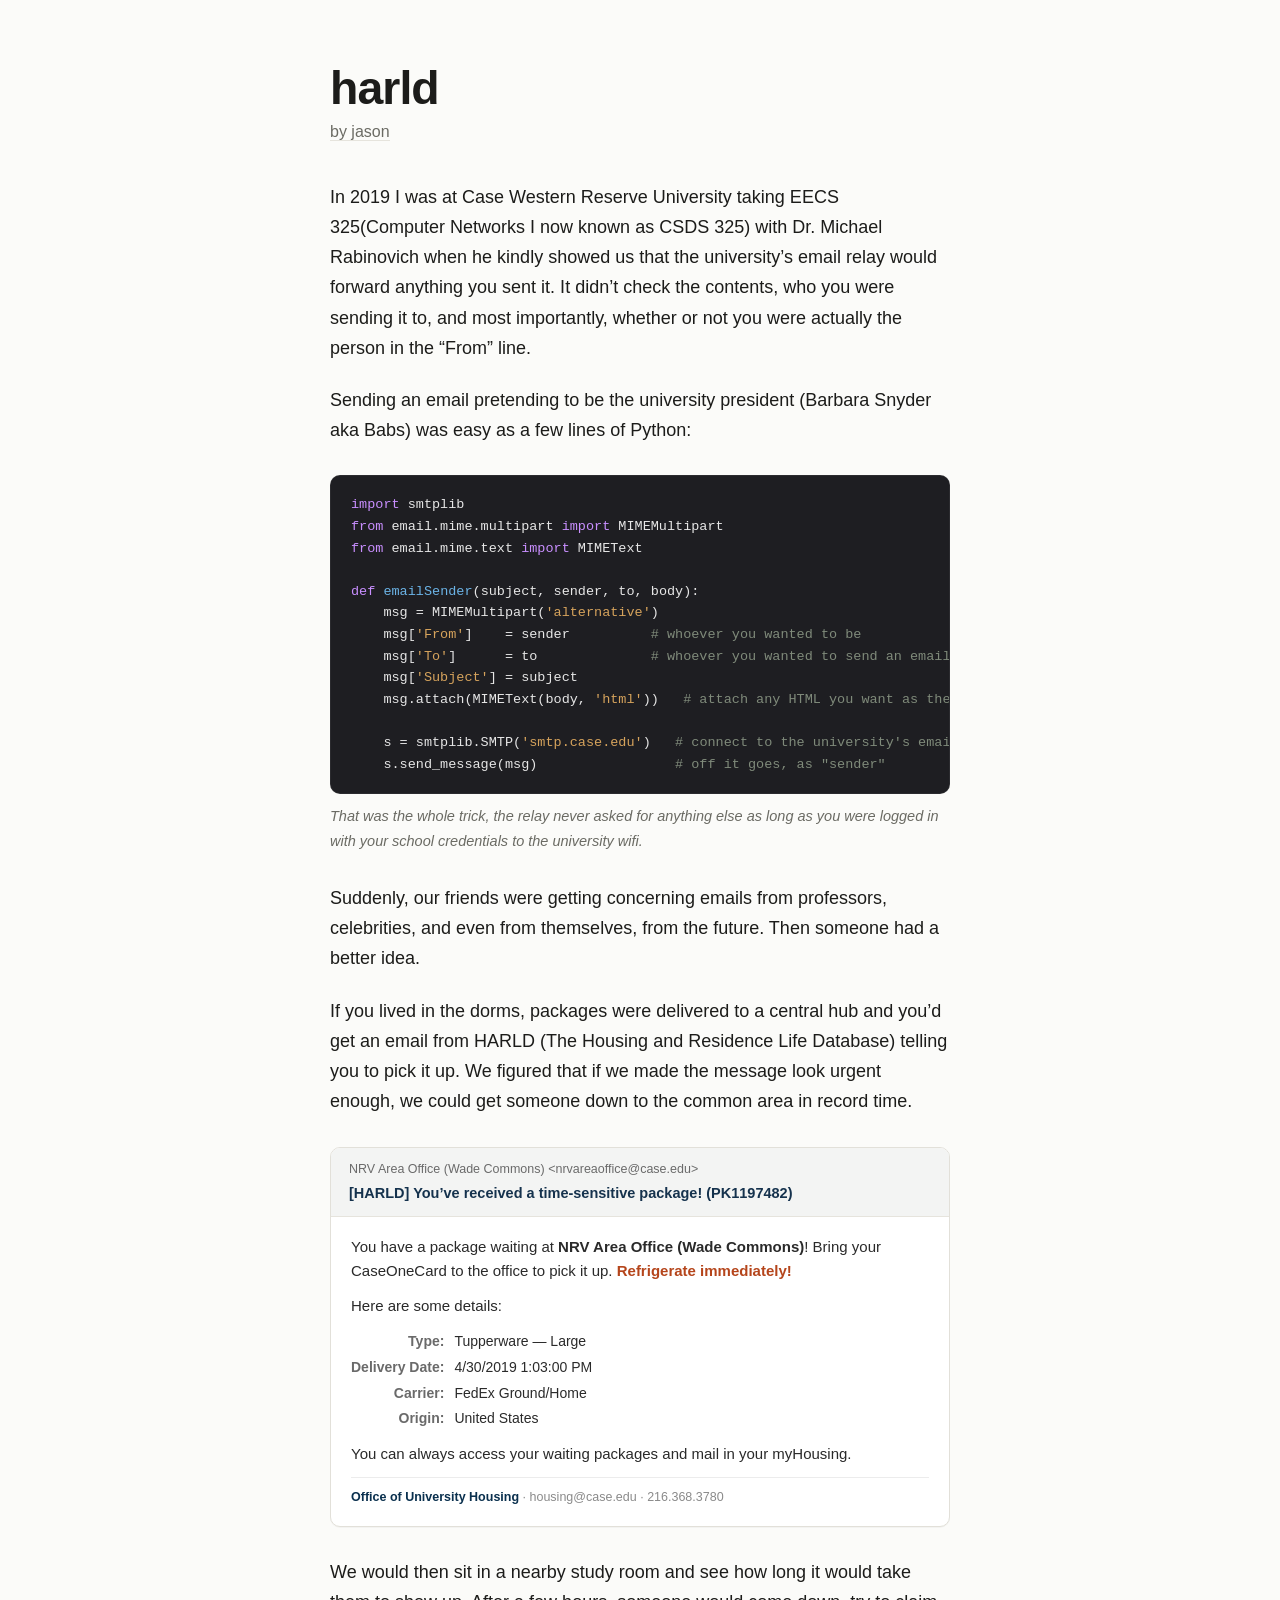
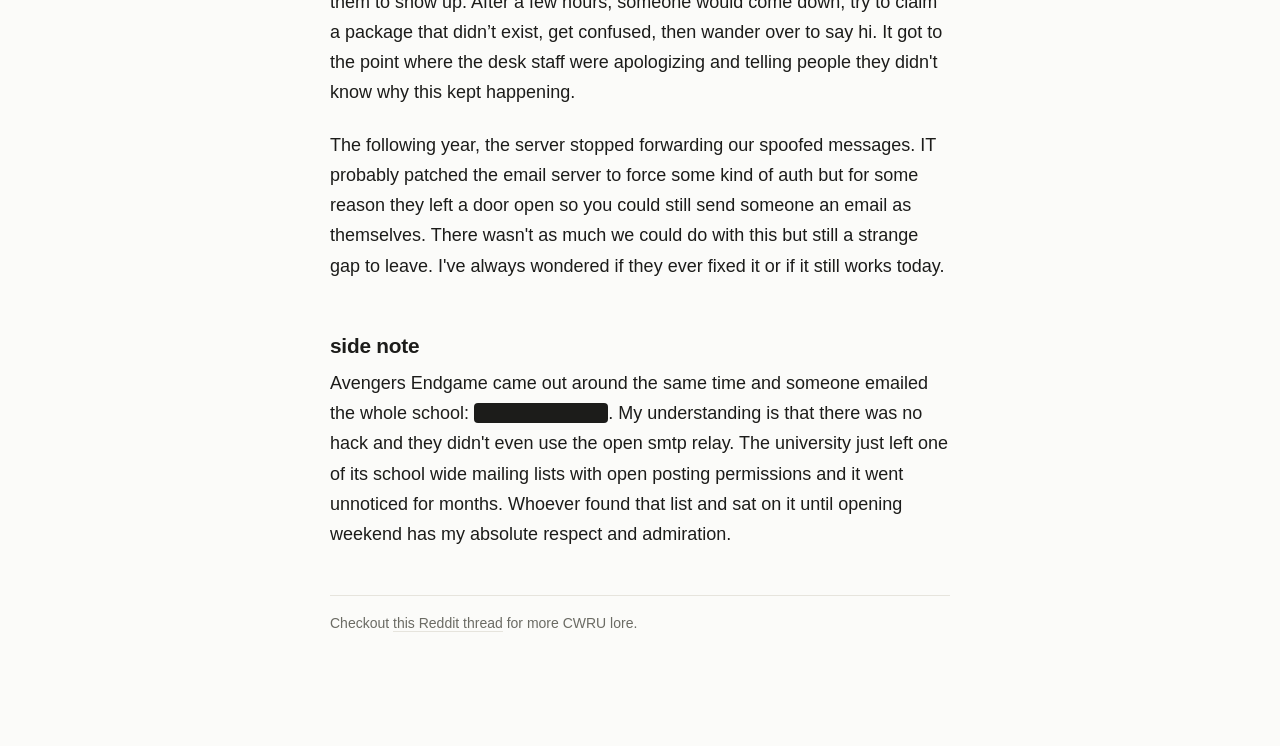
==== harld/index.html @ 7cf647a7 "Update index.html" ====
<!doctype html>
<html lang="en">
<head>
<meta charset="utf-8">
<meta name="viewport" content="width=device-width, initial-scale=1">
<title>harld</title>
<meta name="description" content="The time we found out we could email anyone at school as anyone.">
<style>
  :root{
    --bg:#fbfbf9;
    --fg:#1c1c1a;
    --muted:#6b6b64;
    --rule:#e6e4dd;
    --link:#b5451b;
    --link-hover:#8f3413;
    --card:#f3f1ea;
    --mono: ui-monospace, SFMono-Regular, Menlo, Consolas, monospace;
    --sans: ui-sans-serif, -apple-system, BlinkMacSystemFont, "Segoe UI", Helvetica, Arial, sans-serif;
  }
  @media (prefers-color-scheme: dark){
    :root:not([data-theme="light"]){
      --bg:#17171a; --fg:#e9e8e3; --muted:#9a998f; --rule:#2c2c30;
      --link:#ff7a4d; --link-hover:#ff9670; --card:#202024;
    }
  }
  :root[data-theme="dark"]{
    --bg:#17171a; --fg:#e9e8e3; --muted:#9a998f; --rule:#2c2c30;
    --link:#ff7a4d; --link-hover:#ff9670; --card:#202024;
  }
  *{box-sizing:border-box;}
  html,body{margin:0;padding:0;}
  body{
    background:var(--bg); color:var(--fg);
    font-family:var(--sans); font-size:18px; line-height:1.68;
    -webkit-font-smoothing:antialiased;
  }
  .wrap{max-width:660px; margin:0 auto; padding:64px 20px 88px;}
  h1{
    font-size:clamp(2.1rem, 7vw, 2.9rem); line-height:1.05;
    letter-spacing:-0.02em; margin:0 0 6px; font-weight:800;
  }
  .byline{margin:0 0 36px; font-size:16px; color:var(--muted);}
  .byline a{
    color:var(--muted); text-decoration:none;
    border-bottom:1px solid var(--rule); cursor:pointer;
  }
  .byline a:hover{color:var(--link); border-bottom-color:var(--link);}
  h2{font-size:1.3rem; letter-spacing:-0.01em; margin:48px 0 4px; font-weight:700;}
  p{margin:0 0 22px;}
  a{color:var(--link); text-decoration:none; cursor:pointer;
    border-bottom:1px solid color-mix(in srgb, var(--link) 35%, transparent);}
  a:hover{color:var(--link-hover); border-bottom-color:var(--link-hover);}

  /* code figure */
  figure{margin:30px 0;}
  pre.code{
    background:#1e1e22; color:#e6e6e6; font-family:var(--mono);
    font-size:13.5px; line-height:1.6; margin:0; padding:18px 20px;
    border-radius:10px; overflow-x:auto;
    border:1px solid rgba(255,255,255,0.06);
  }
  pre.code .c{color:#7f8a7a;}      /* comment */
  pre.code .s{color:#d6a35c;}      /* string  */
  pre.code .k{color:#c98fff;}      /* keyword */
  pre.code .f{color:#6bb3e6;}      /* name    */
  figcaption{color:var(--muted); font-size:14.5px; margin-top:10px; font-style:italic;}

  /* rendered email mock */
  .email{
    background:#ffffff; color:#2a2a2a; border:1px solid #e2e0d9;
    border-radius:10px; padding:0; overflow:hidden; font-size:15px; line-height:1.55;
    box-shadow:0 1px 0 rgba(0,0,0,0.03);
  }
  .email .ehead{background:#f3f4f3; padding:12px 18px; border-bottom:1px solid #e6e4dd;}
  .email .efrom{font-size:12.5px; color:#6a6a6a;}
  .email .esubj{font-size:14.5px; font-weight:700; color:#15324d; margin-top:3px;}
  .email .ebody{padding:18px 20px;}
  .email p{margin:0 0 12px; color:#2a2a2a;}
  .email table{border-collapse:collapse; margin:4px 0 10px; font-size:14px;}
  .email th{text-align:right; color:#6a6a6a; font-weight:600; padding:2px 10px 2px 0; white-space:nowrap; vertical-align:top;}
  .email td{padding:2px 0;}
  .email .efoot{border-top:1px solid #ececec; margin-top:6px; padding-top:10px; font-size:12.5px; color:#8a8a8a;}
  .email .efoot b{color:#0a304e; font-weight:600;}
  .email .tag{color:#b5451b; font-weight:600;}

  /* spoiler (click to toggle) */
  .spoiler{
    cursor:pointer; background:var(--fg); color:transparent;
    border-radius:4px; padding:0 4px; white-space:nowrap;
    -webkit-user-select:none; user-select:none;
    transition:background .15s ease, color .15s ease;
  }
  .spoiler:hover{opacity:.88;}
  .spoiler.revealed{background:color-mix(in srgb, var(--link) 16%, transparent); color:var(--fg);}

  .footnote{
    margin-top:46px; padding-top:16px; border-top:1px solid var(--rule);
    font-size:14px; color:var(--muted);
  }
  .footnote a{color:var(--muted); border-bottom-color:var(--rule);}
  .footnote a:hover{color:var(--link); border-bottom-color:var(--link);}
</style>
</head>
<body>
<article class="wrap">

  <h1>harld</h1>
  <p class="byline"><a href="https://jasonwdon.github.io/">by jason</a></p>

  <p>In 2019 I was at Case Western Reserve University taking EECS 325(Computer Networks I now known as CSDS 325) with Dr. Michael Rabinovich when he kindly showed us that the university&rsquo;s email relay would forward anything you sent it. It didn&rsquo;t check the contents, who you were sending it to, and most importantly, whether or not you were actually the person in the &ldquo;From&rdquo; line.</p>

  <p>Sending an email pretending to be the university president (Barbara Snyder aka Babs) was easy as a few lines of Python:</p>

  <figure>
    <pre class="code"><span class="k">import</span> smtplib
<span class="k">from</span> email.mime.multipart <span class="k">import</span> MIMEMultipart
<span class="k">from</span> email.mime.text <span class="k">import</span> MIMEText

<span class="k">def</span> <span class="f">emailSender</span>(subject, sender, to, body):
    msg = MIMEMultipart(<span class="s">'alternative'</span>)
    msg[<span class="s">'From'</span>]    = sender          <span class="c"># whoever you wanted to be</span>
    msg[<span class="s">'To'</span>]      = to              <span class="c"># whoever you wanted to send an email to</span>
    msg[<span class="s">'Subject'</span>] = subject
    msg.attach(MIMEText(body, <span class="s">'html'</span>))   <span class="c"># attach any HTML you want as the body</span>

    s = smtplib.SMTP(<span class="s">'smtp.case.edu'</span>)   <span class="c"># connect to the university's email server</span>
    s.send_message(msg)                 <span class="c"># off it goes, as "sender"</span></pre>
    <figcaption>That was the whole trick, the relay never asked for anything else as long as you were logged in with your school credentials to the university wifi.</figcaption>
  </figure>

  <p>Suddenly, our friends were getting concerning emails from professors, celebrities, and even from themselves, from the future. Then someone had a better idea.</p>

  <p>If you lived in the dorms, packages were delivered to a central hub and you&rsquo;d get an email from HARLD (The Housing and Residence Life Database) telling you to pick it up. We figured that if we made the message look urgent enough, we could get someone down to the common area in record time.</p>

  <figure>
    <div class="email">
      <div class="ehead">
        <div class="efrom">NRV Area Office (Wade Commons) &lt;nrvareaoffice@case.edu&gt;</div>
        <div class="esubj">[HARLD] You&rsquo;ve received a time-sensitive package! (PK1197482)</div>
      </div>
      <div class="ebody">
        <p>You have a package waiting at <b>NRV Area Office (Wade Commons)</b>! Bring your CaseOneCard to the office to pick it up. <span class="tag">Refrigerate immediately!</span></p>
        <p>Here are some details:</p>
        <table><tbody>
          <tr><th>Type:</th><td>Tupperware &mdash; Large</td></tr>
          <tr><th>Delivery Date:</th><td>4/30/2019 1:03:00 PM</td></tr>
          <tr><th>Carrier:</th><td>FedEx Ground/Home</td></tr>
          <tr><th>Origin:</th><td>United States</td></tr>
        </tbody></table>
        <p>You can always access your waiting packages and mail in your myHousing.</p>
        <div class="efoot"><b>Office of University Housing</b> &middot; housing@case.edu &middot; 216.368.3780</div>
      </div>
    </div>
  </figure>

  <p>We would then sit in a nearby study room and see how long it would take them to show up. After a few hours, someone would come down, try to claim a package that didn&rsquo;t exist, get confused, then wander over to say hi. It got to the point where the desk staff were apologizing and telling people they didn't know why this kept happening.</p>

  <p>The following year, the server stopped forwarding our spoofed messages. IT probably patched the email server to force some kind of auth but for some reason they left a door open so you could still send someone an email as themselves. There wasn't as much we could do with this but still a strange gap to leave. I've always wondered if they ever fixed it or if it still works today.</p>

  <h2>side note</h2>

  <p>Avengers Endgame came out around the same time and someone emailed the whole school: <span class="spoiler">Tony Stark Dies</span>. My understanding is that there was no hack and they didn't even use the open smtp relay. The university just left one of its school wide mailing lists with open posting permissions and it went unnoticed for months. Whoever found that list and sat on it until opening weekend has my absolute respect and admiration.</p>

  <p class="footnote">Checkout <a href="https://www.reddit.com/r/cwru/comments/1khqari/craziest_lore_youve_ever_heard_at_case/">this Reddit thread</a> for more CWRU lore.</p>

</article>

<script>
  document.querySelectorAll('.spoiler').forEach(function(el){
    el.setAttribute('role','button');
    el.setAttribute('tabindex','0');
    el.setAttribute('aria-label','spoiler, click to reveal');
    el.setAttribute('title','click to reveal');
    el.addEventListener('click', function(){ el.classList.toggle('revealed'); });
    el.addEventListener('keydown', function(e){
      if(e.key==='Enter' || e.key===' '){ e.preventDefault(); el.classList.toggle('revealed'); }
    });
  });
</script>
</body>
</html>
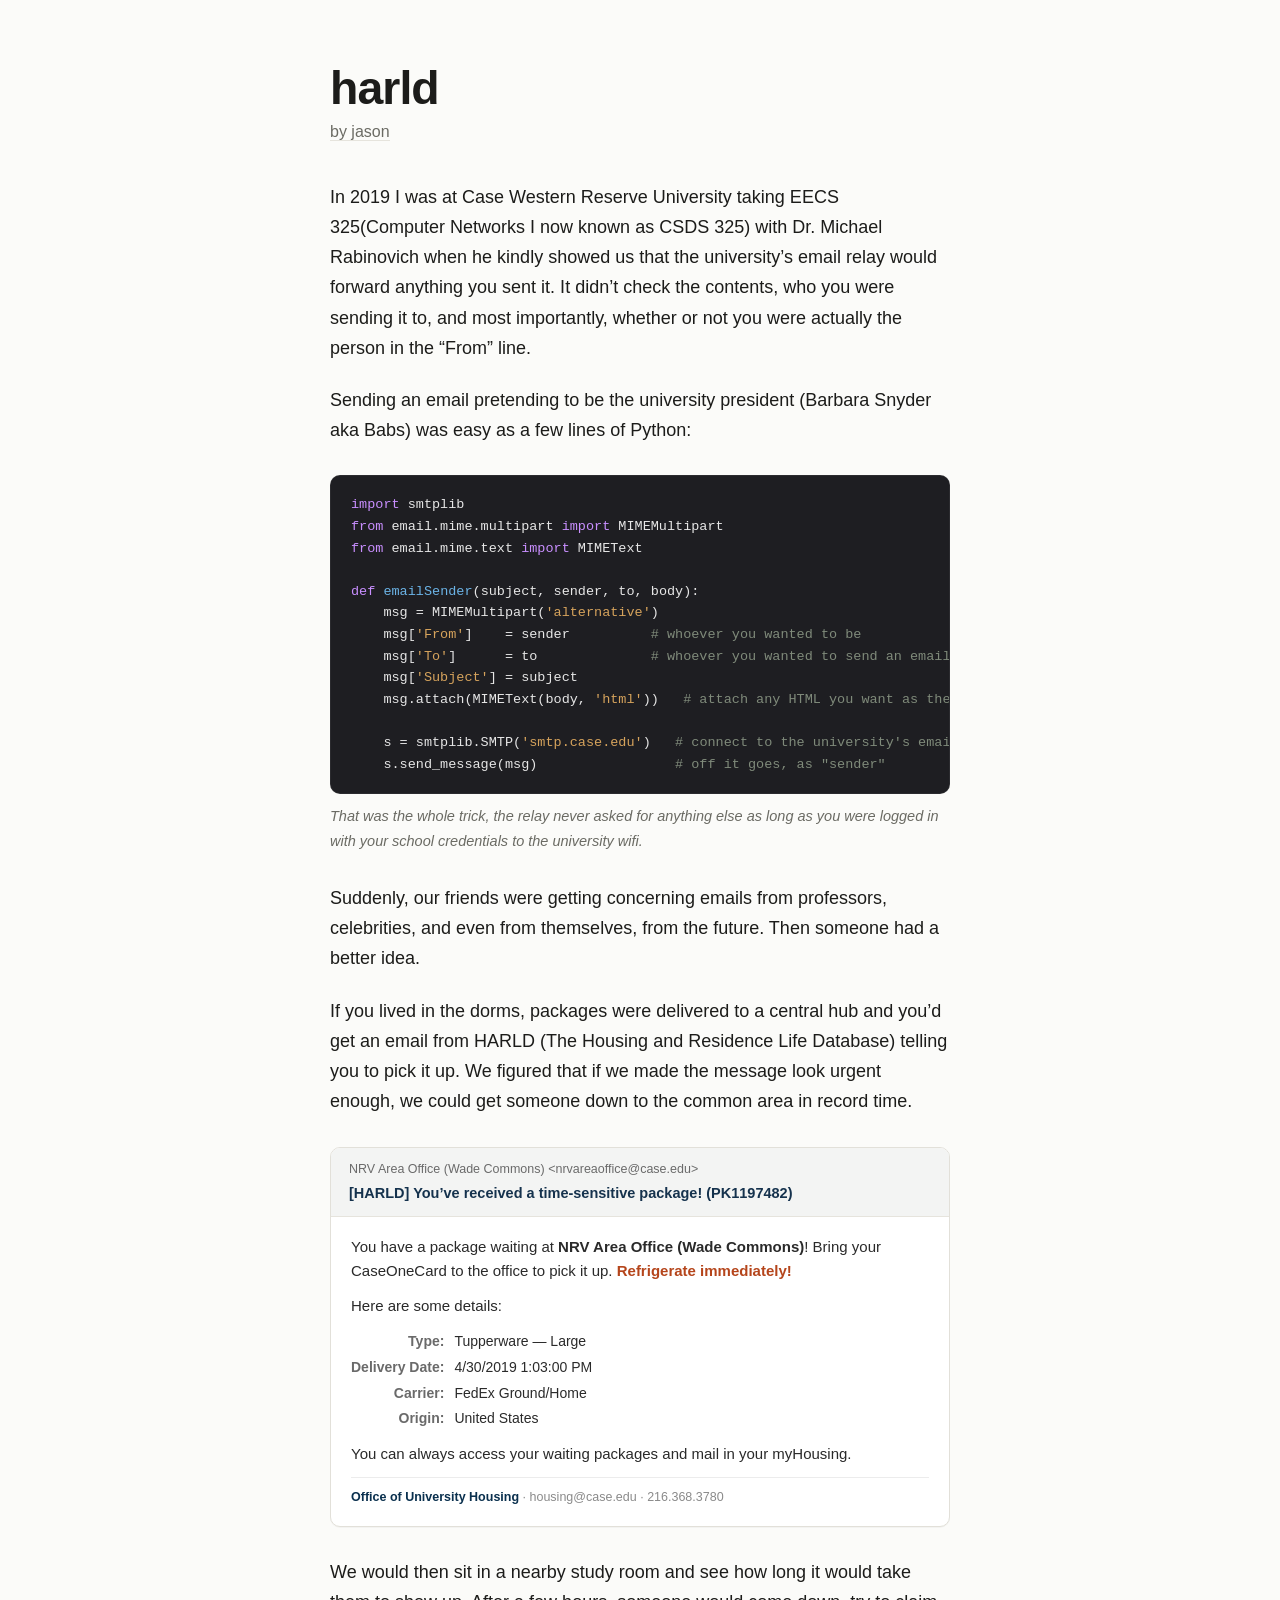
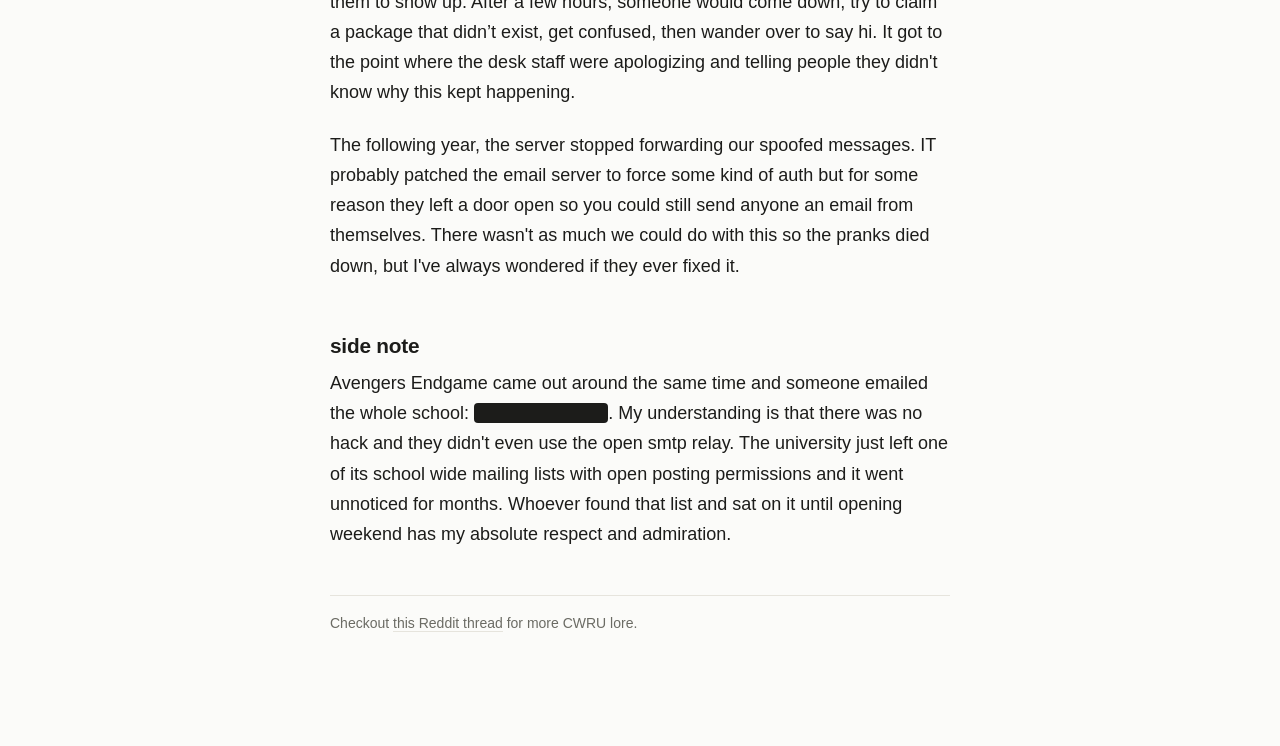
==== commit 4305ffc6: "Update index.html" ====
--- a/harld/index.html
+++ b/harld/index.html
@@ -155,7 +155,7 @@
 
   <p>We would then sit in a nearby study room and see how long it would take them to show up. After a few hours, someone would come down, try to claim a package that didn&rsquo;t exist, get confused, then wander over to say hi. It got to the point where the desk staff were apologizing and telling people they didn't know why this kept happening.</p>
 
-  <p>The following year, the server stopped forwarding our spoofed messages. IT probably patched the email server to force some kind of auth but for some reason they left a door open so you could still send someone an email as themselves. There wasn't as much we could do with this but still a strange gap to leave. I've always wondered if they ever fixed it or if it still works today.</p>
+  <p>The following year, the server stopped forwarding our spoofed messages. IT probably patched the email server to force some kind of auth but for some reason they left a door open so you could still send anyone an email from themselves. There wasn't as much we could do with this so the pranks died down, but I've always wondered if they ever fixed it.</p>
 
   <h2>side note</h2>
 
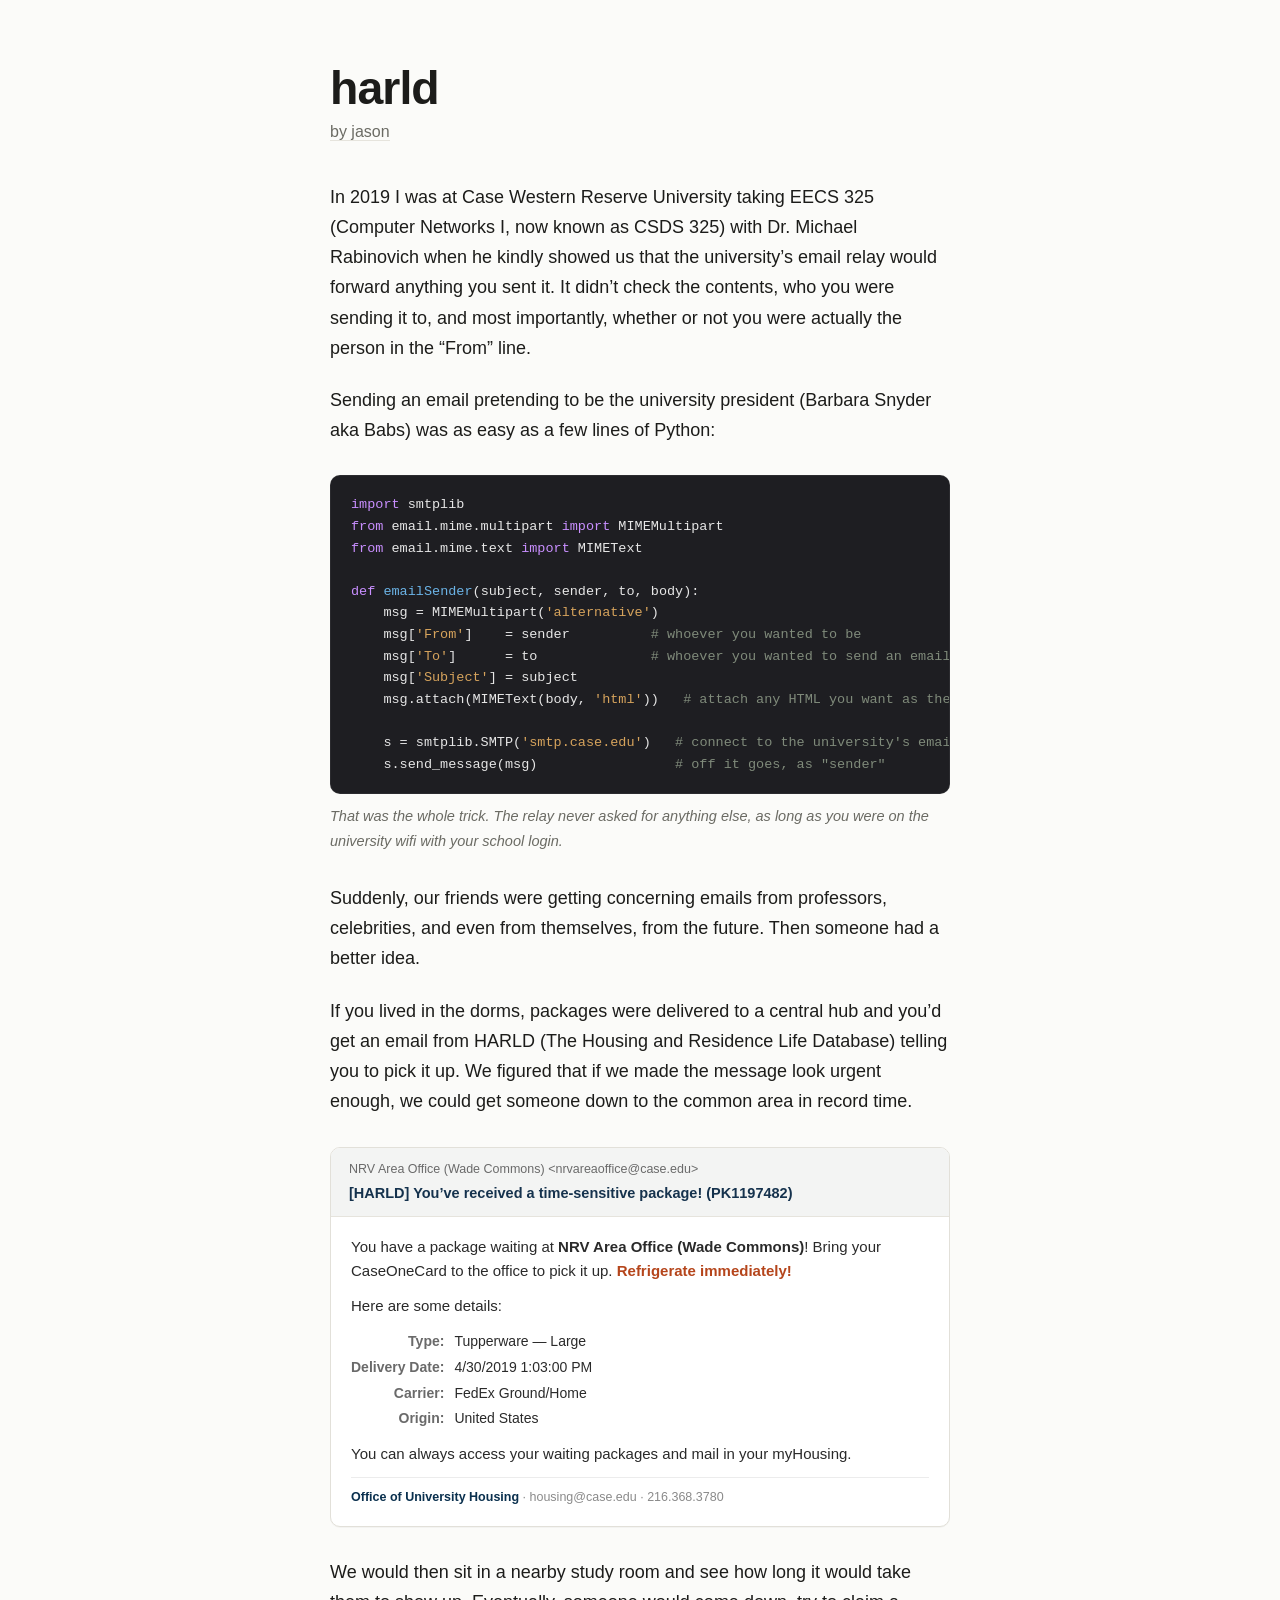
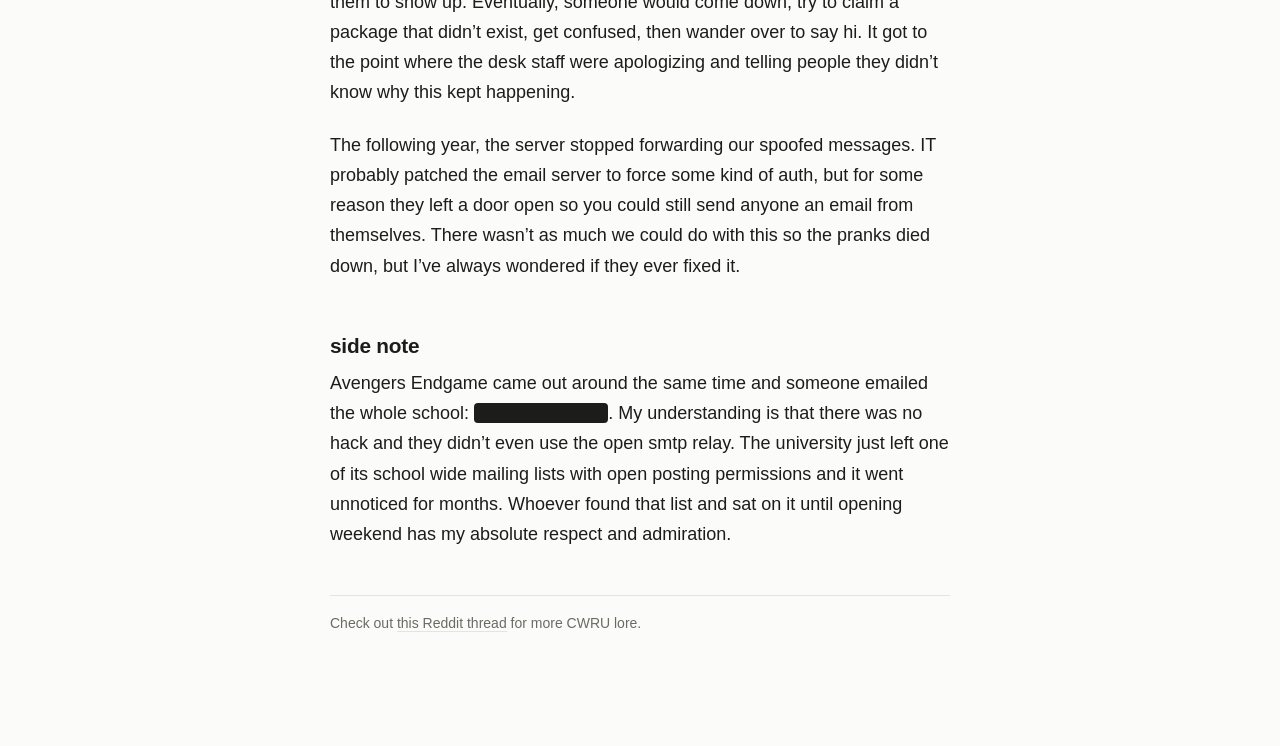
==== commit c4d521f8: "Proofreading fixes for harld post Co-Authored-By: Claude Opus 5.5 <noreply@anthropic.com>" ====
--- a/harld/index.html
+++ b/harld/index.html
@@ -107,9 +107,9 @@
   <h1>harld</h1>
   <p class="byline"><a href="https://jasonwdon.github.io/">by jason</a></p>
 
-  <p>In 2019 I was at Case Western Reserve University taking EECS 325(Computer Networks I now known as CSDS 325) with Dr. Michael Rabinovich when he kindly showed us that the university&rsquo;s email relay would forward anything you sent it. It didn&rsquo;t check the contents, who you were sending it to, and most importantly, whether or not you were actually the person in the &ldquo;From&rdquo; line.</p>
+  <p>In 2019 I was at Case Western Reserve University taking EECS 325 (Computer Networks I, now known as CSDS 325) with Dr. Michael Rabinovich when he kindly showed us that the university&rsquo;s email relay would forward anything you sent it. It didn&rsquo;t check the contents, who you were sending it to, and most importantly, whether or not you were actually the person in the &ldquo;From&rdquo; line.</p>
 
-  <p>Sending an email pretending to be the university president (Barbara Snyder aka Babs) was easy as a few lines of Python:</p>
+  <p>Sending an email pretending to be the university president (Barbara Snyder aka Babs) was as easy as a few lines of Python:</p>
 
   <figure>
     <pre class="code"><span class="k">import</span> smtplib
@@ -125,7 +125,7 @@
 
     s = smtplib.SMTP(<span class="s">'smtp.case.edu'</span>)   <span class="c"># connect to the university's email server</span>
     s.send_message(msg)                 <span class="c"># off it goes, as "sender"</span></pre>
-    <figcaption>That was the whole trick, the relay never asked for anything else as long as you were logged in with your school credentials to the university wifi.</figcaption>
+    <figcaption>That was the whole trick. The relay never asked for anything else, as long as you were on the university wifi with your school login.</figcaption>
   </figure>
 
   <p>Suddenly, our friends were getting concerning emails from professors, celebrities, and even from themselves, from the future. Then someone had a better idea.</p>
@@ -153,15 +153,15 @@
     </div>
   </figure>
 
-  <p>We would then sit in a nearby study room and see how long it would take them to show up. After a few hours, someone would come down, try to claim a package that didn&rsquo;t exist, get confused, then wander over to say hi. It got to the point where the desk staff were apologizing and telling people they didn't know why this kept happening.</p>
+  <p>We would then sit in a nearby study room and see how long it would take them to show up. Eventually, someone would come down, try to claim a package that didn&rsquo;t exist, get confused, then wander over to say hi. It got to the point where the desk staff were apologizing and telling people they didn&rsquo;t know why this kept happening.</p>
 
-  <p>The following year, the server stopped forwarding our spoofed messages. IT probably patched the email server to force some kind of auth but for some reason they left a door open so you could still send anyone an email from themselves. There wasn't as much we could do with this so the pranks died down, but I've always wondered if they ever fixed it.</p>
+  <p>The following year, the server stopped forwarding our spoofed messages. IT probably patched the email server to force some kind of auth, but for some reason they left a door open so you could still send anyone an email from themselves. There wasn&rsquo;t as much we could do with this so the pranks died down, but I&rsquo;ve always wondered if they ever fixed it.</p>
 
   <h2>side note</h2>
 
-  <p>Avengers Endgame came out around the same time and someone emailed the whole school: <span class="spoiler">Tony Stark Dies</span>. My understanding is that there was no hack and they didn't even use the open smtp relay. The university just left one of its school wide mailing lists with open posting permissions and it went unnoticed for months. Whoever found that list and sat on it until opening weekend has my absolute respect and admiration.</p>
+  <p>Avengers Endgame came out around the same time and someone emailed the whole school: <span class="spoiler">Tony Stark Dies</span>. My understanding is that there was no hack and they didn&rsquo;t even use the open smtp relay. The university just left one of its school wide mailing lists with open posting permissions and it went unnoticed for months. Whoever found that list and sat on it until opening weekend has my absolute respect and admiration.</p>
 
-  <p class="footnote">Checkout <a href="https://www.reddit.com/r/cwru/comments/1khqari/craziest_lore_youve_ever_heard_at_case/">this Reddit thread</a> for more CWRU lore.</p>
+  <p class="footnote">Check out <a href="https://www.reddit.com/r/cwru/comments/1khqari/craziest_lore_youve_ever_heard_at_case/">this Reddit thread</a> for more CWRU lore.</p>
 
 </article>
 
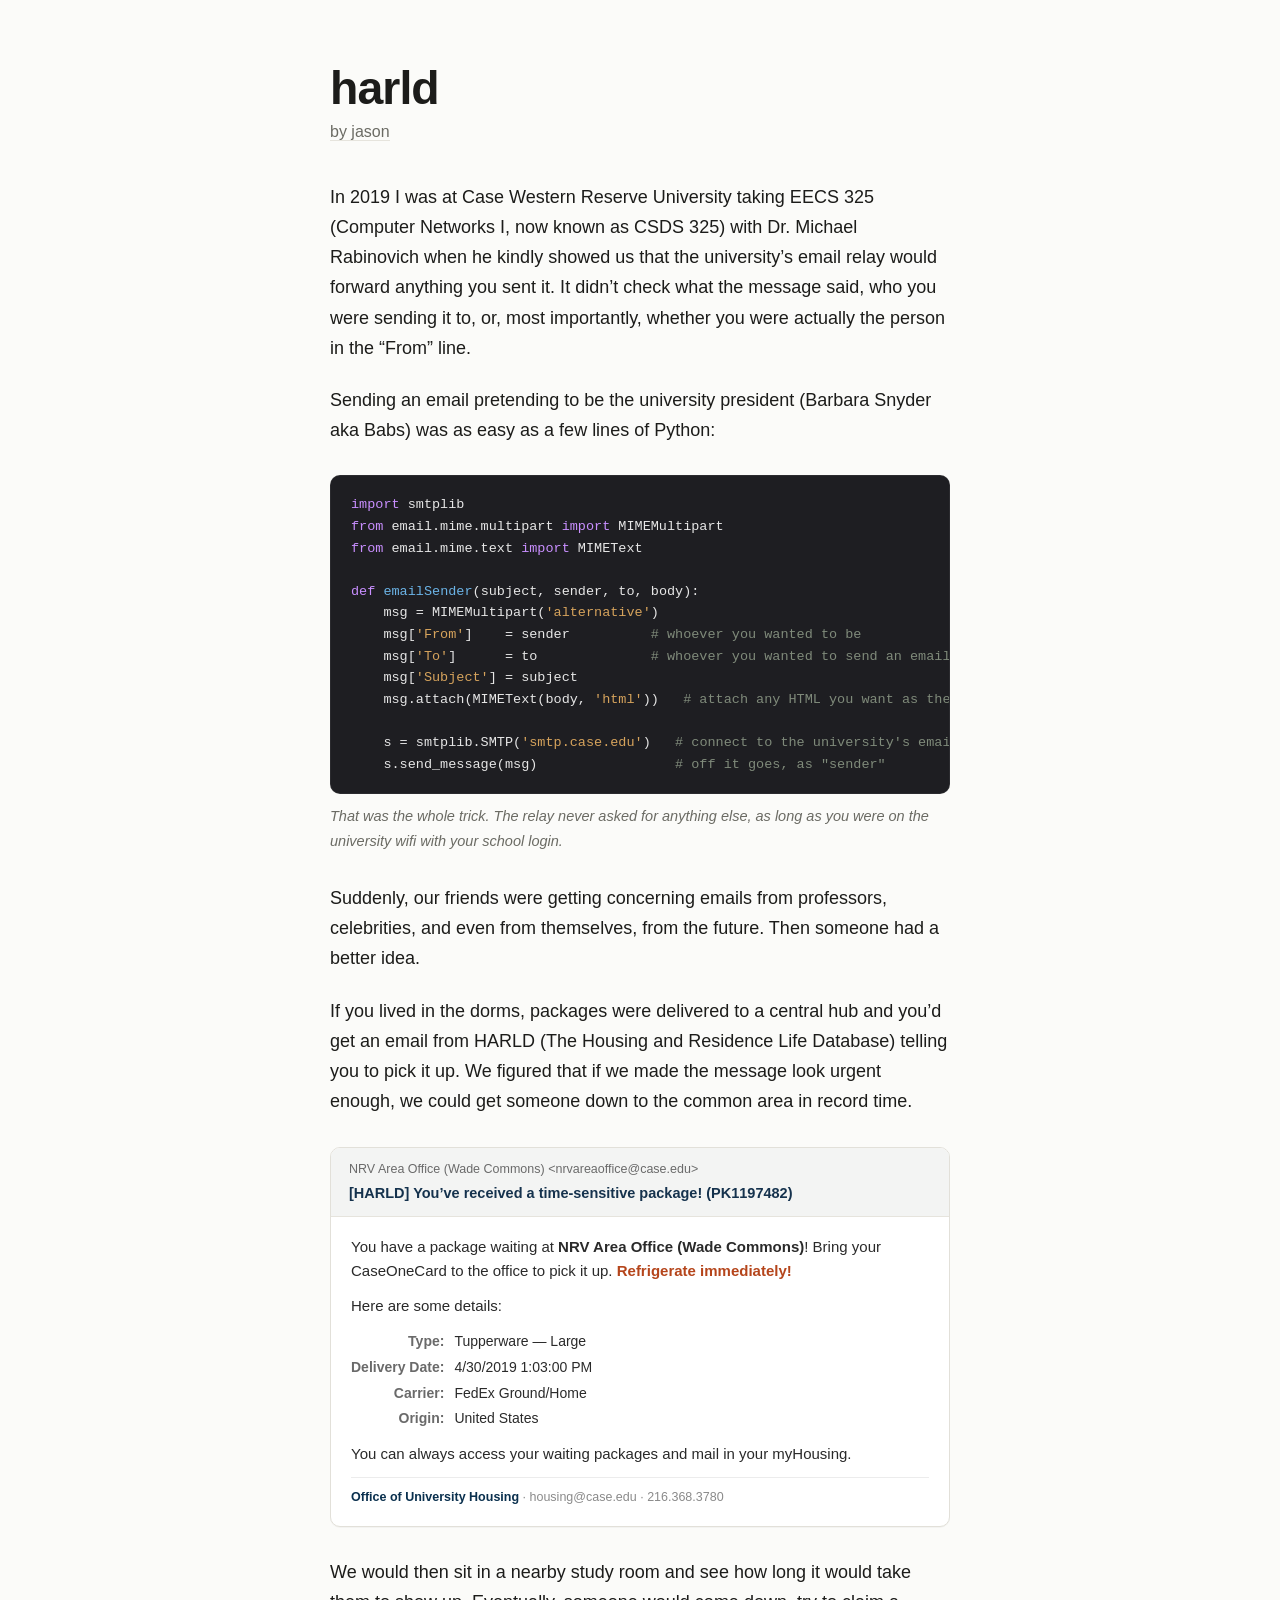
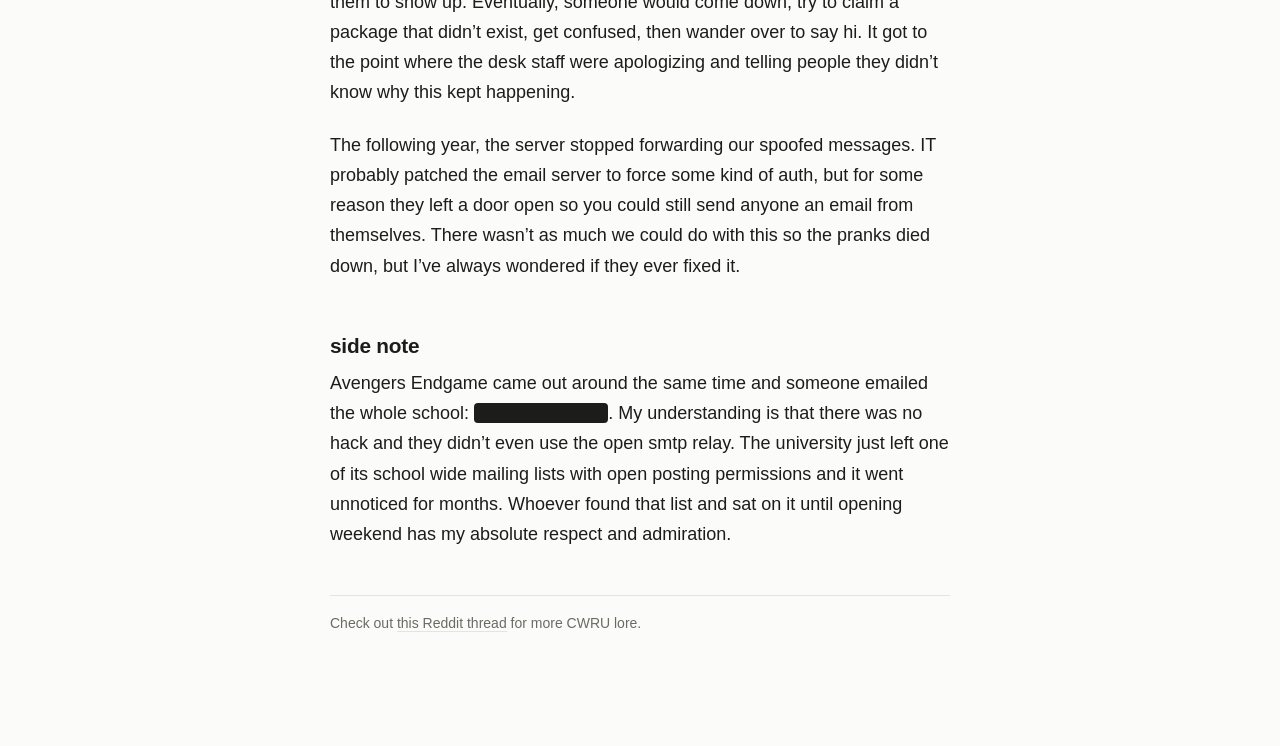
==== commit 9dfa501a: "Parallelism fix in harld intro Co-Authored-By: Claude Opus 5.5 <noreply@anthropic.com>" ====
--- a/harld/index.html
+++ b/harld/index.html
@@ -107,7 +107,7 @@
   <h1>harld</h1>
   <p class="byline"><a href="https://jasonwdon.github.io/">by jason</a></p>
 
-  <p>In 2019 I was at Case Western Reserve University taking EECS 325 (Computer Networks I, now known as CSDS 325) with Dr. Michael Rabinovich when he kindly showed us that the university&rsquo;s email relay would forward anything you sent it. It didn&rsquo;t check the contents, who you were sending it to, and most importantly, whether or not you were actually the person in the &ldquo;From&rdquo; line.</p>
+  <p>In 2019 I was at Case Western Reserve University taking EECS 325 (Computer Networks I, now known as CSDS 325) with Dr. Michael Rabinovich when he kindly showed us that the university&rsquo;s email relay would forward anything you sent it. It didn&rsquo;t check what the message said, who you were sending it to, or, most importantly, whether you were actually the person in the &ldquo;From&rdquo; line.</p>
 
   <p>Sending an email pretending to be the university president (Barbara Snyder aka Babs) was as easy as a few lines of Python:</p>
 
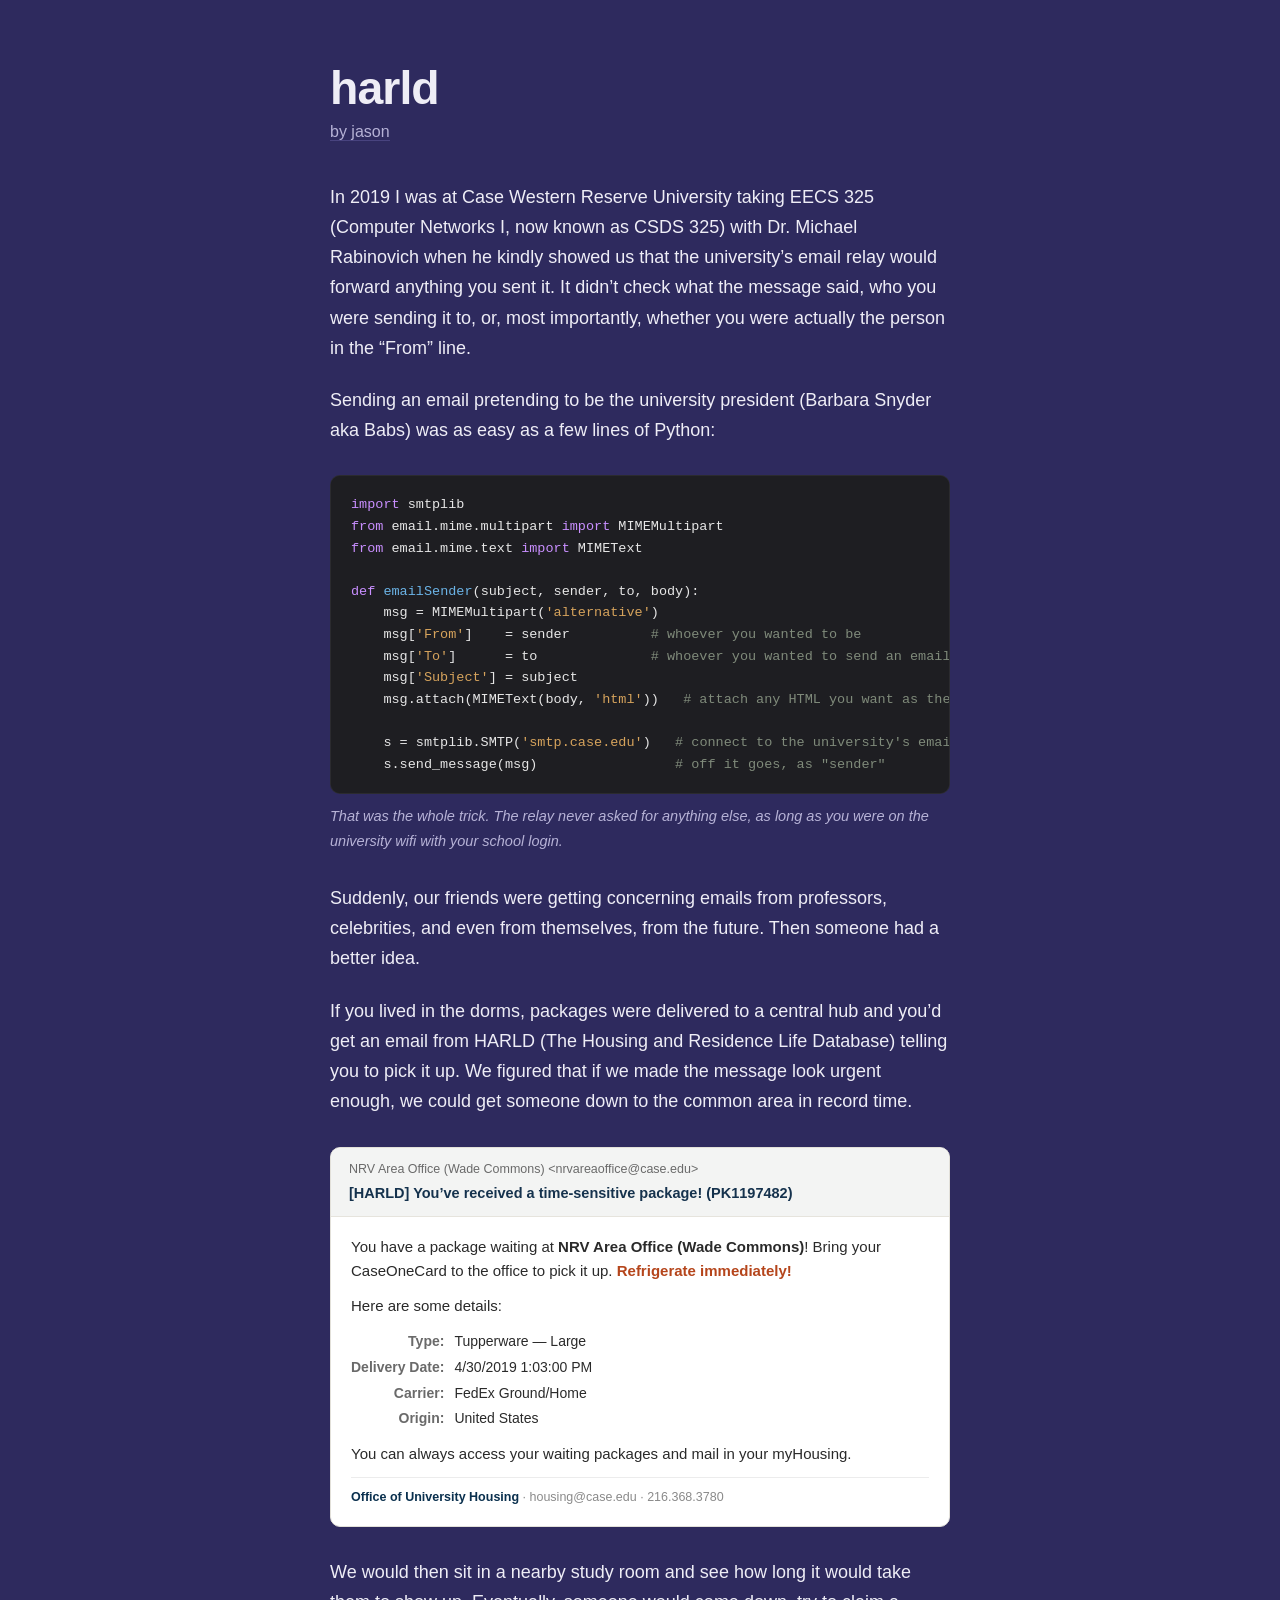
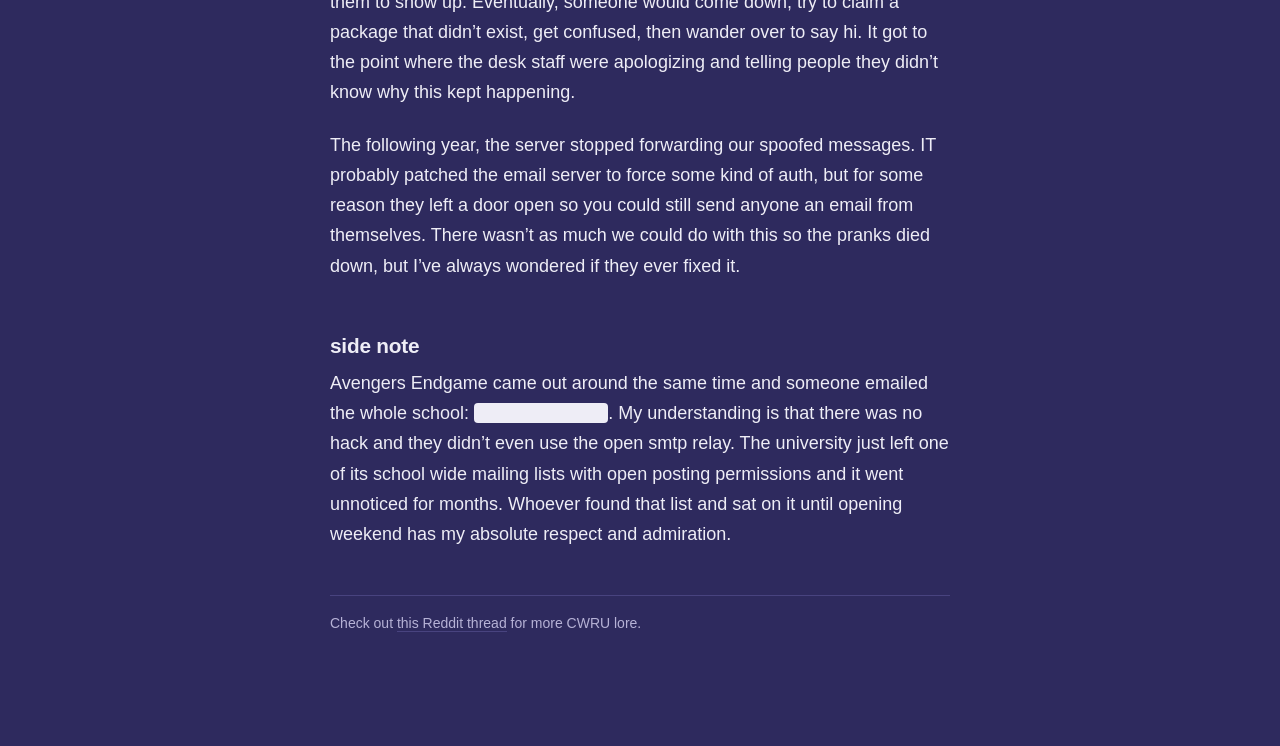
==== commit 0dd99e81: "Purple navy for harld: tile, button hover and the harld page harld's tile color and the harld page b" ====
--- a/harld/index.html
+++ b/harld/index.html
@@ -3,29 +3,23 @@
 <head>
 <meta charset="utf-8">
 <meta name="viewport" content="width=device-width, initial-scale=1">
+<meta name="color-scheme" content="only dark">
+<meta name="theme-color" content="#2e2a5e">
 <title>harld</title>
 <meta name="description" content="The time we found out we could email anyone at school as anyone.">
 <style>
+  /* One look only: a purple navy that matches the harld tile on the home page. */
   :root{
-    --bg:#fbfbf9;
-    --fg:#1c1c1a;
-    --muted:#6b6b64;
-    --rule:#e6e4dd;
-    --link:#b5451b;
-    --link-hover:#8f3413;
-    --card:#f3f1ea;
+    --bg:#2e2a5e;
+    --fg:#eeedf6;
+    --muted:#b6b2d6;
+    --rule:#48437f;
+    --link:#ff8a5e;
+    --link-hover:#ffa784;
+    --card:#38336e;
     --mono: ui-monospace, SFMono-Regular, Menlo, Consolas, monospace;
     --sans: ui-sans-serif, -apple-system, BlinkMacSystemFont, "Segoe UI", Helvetica, Arial, sans-serif;
-  }
-  @media (prefers-color-scheme: dark){
-    :root:not([data-theme="light"]){
-      --bg:#17171a; --fg:#e9e8e3; --muted:#9a998f; --rule:#2c2c30;
-      --link:#ff7a4d; --link-hover:#ff9670; --card:#202024;
-    }
-  }
-  :root[data-theme="dark"]{
-    --bg:#17171a; --fg:#e9e8e3; --muted:#9a998f; --rule:#2c2c30;
-    --link:#ff7a4d; --link-hover:#ff9670; --card:#202024;
+    color-scheme: only dark;
   }
   *{box-sizing:border-box;}
   html,body{margin:0;padding:0;}
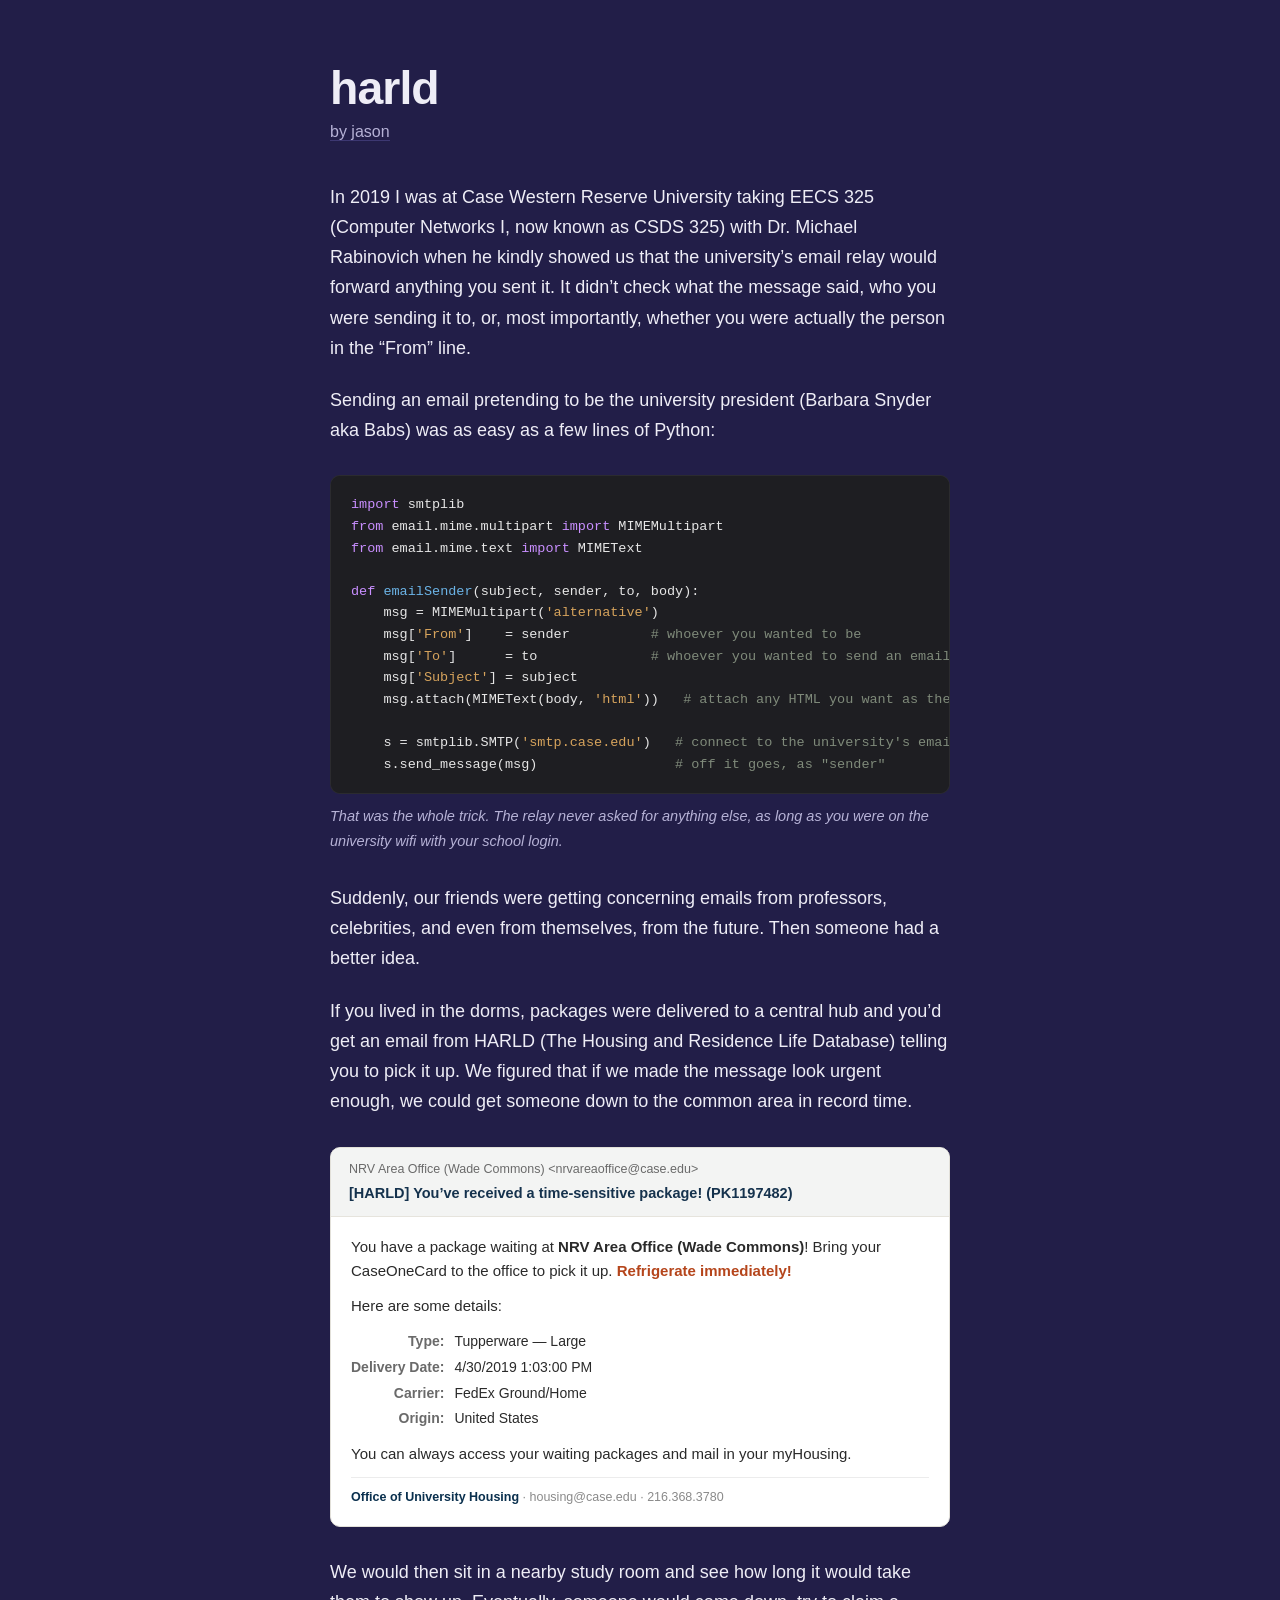
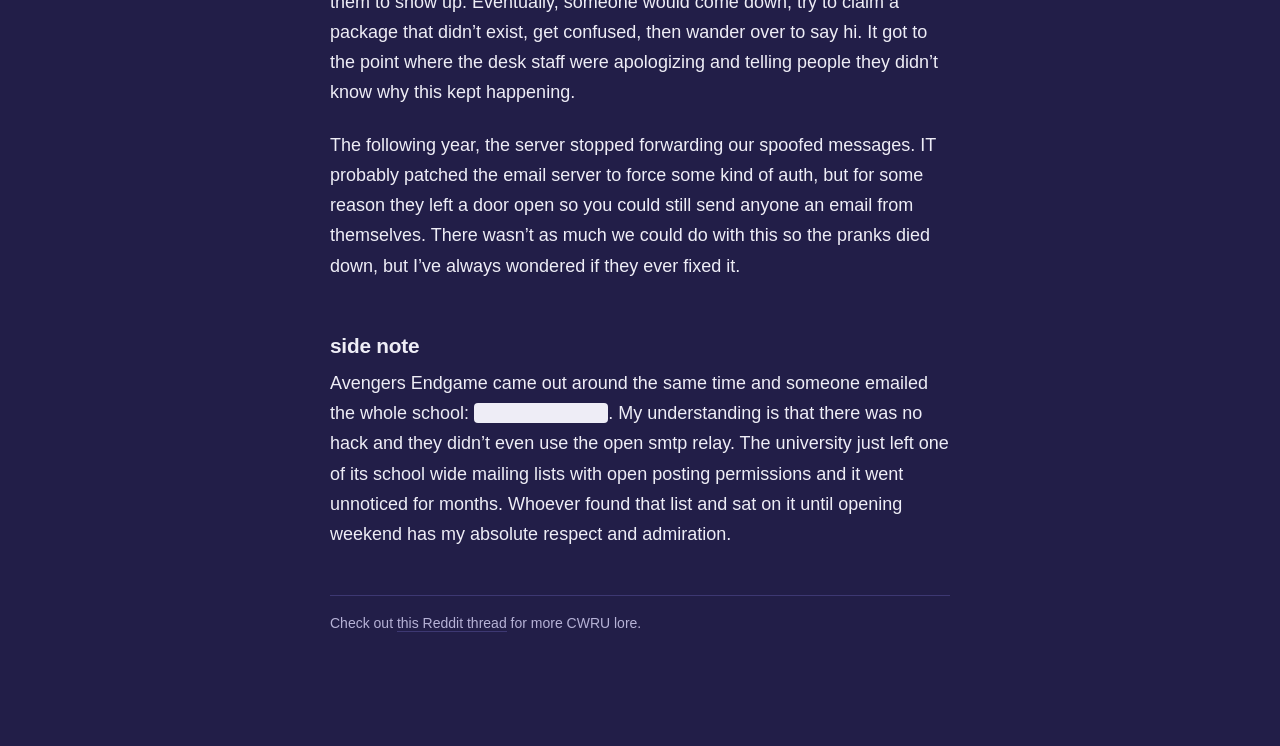
==== commit 35fd7076: "Darken the harld page background so it reads like the tile Same #2e2a5e looked much lighter as a who" ====
--- a/harld/index.html
+++ b/harld/index.html
@@ -4,19 +4,21 @@
 <meta charset="utf-8">
 <meta name="viewport" content="width=device-width, initial-scale=1">
 <meta name="color-scheme" content="only dark">
-<meta name="theme-color" content="#2e2a5e">
+<meta name="theme-color" content="#221e48">
 <title>harld</title>
 <meta name="description" content="The time we found out we could email anyone at school as anyone.">
 <style>
-  /* One look only: a purple navy that matches the harld tile on the home page. */
+  /* One look only: a purple navy matching the harld tile on the home page.
+     A shade darker than the tile's #2e2a5e, because a whole page of it reads
+     much lighter than the tile's thin edge and button. */
   :root{
-    --bg:#2e2a5e;
+    --bg:#221e48;
     --fg:#eeedf6;
     --muted:#b6b2d6;
-    --rule:#48437f;
+    --rule:#3d3872;
     --link:#ff8a5e;
     --link-hover:#ffa784;
-    --card:#38336e;
+    --card:#2e2a5e;
     --mono: ui-monospace, SFMono-Regular, Menlo, Consolas, monospace;
     --sans: ui-sans-serif, -apple-system, BlinkMacSystemFont, "Segoe UI", Helvetica, Arial, sans-serif;
     color-scheme: only dark;
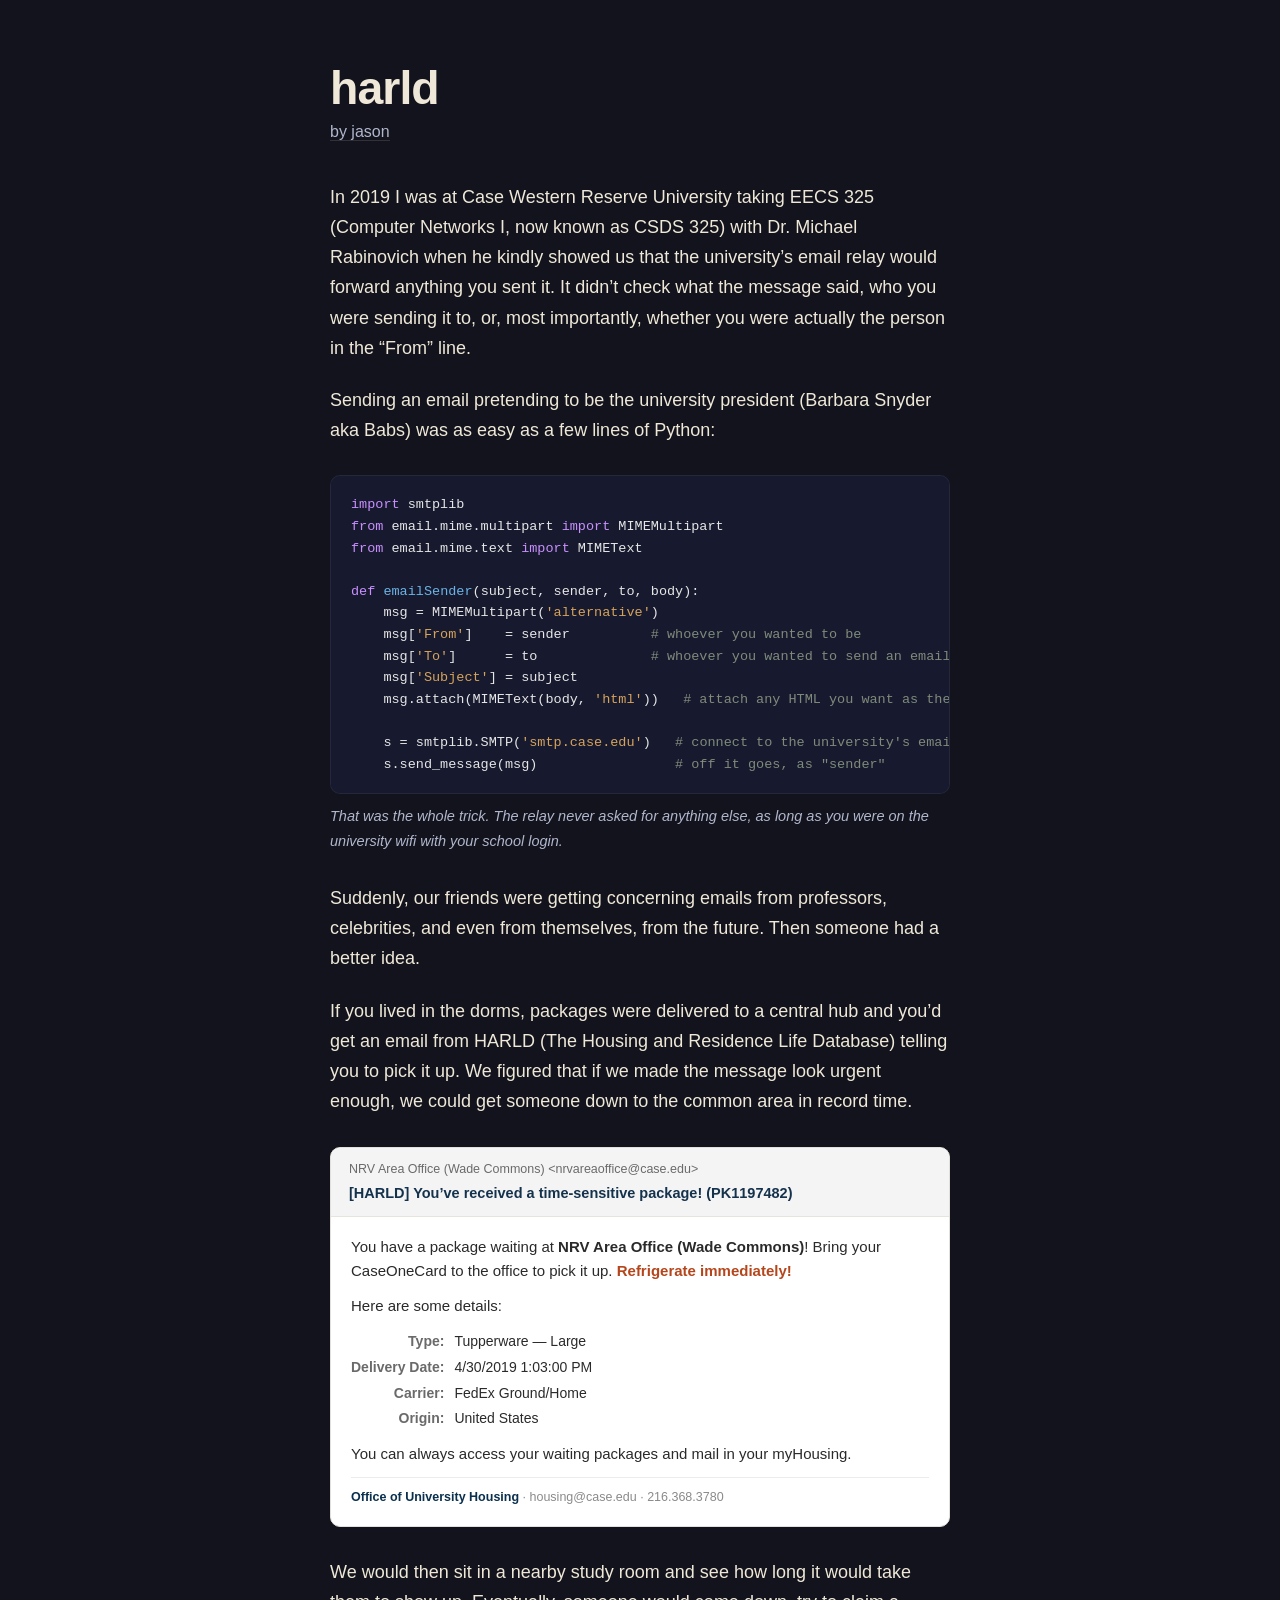
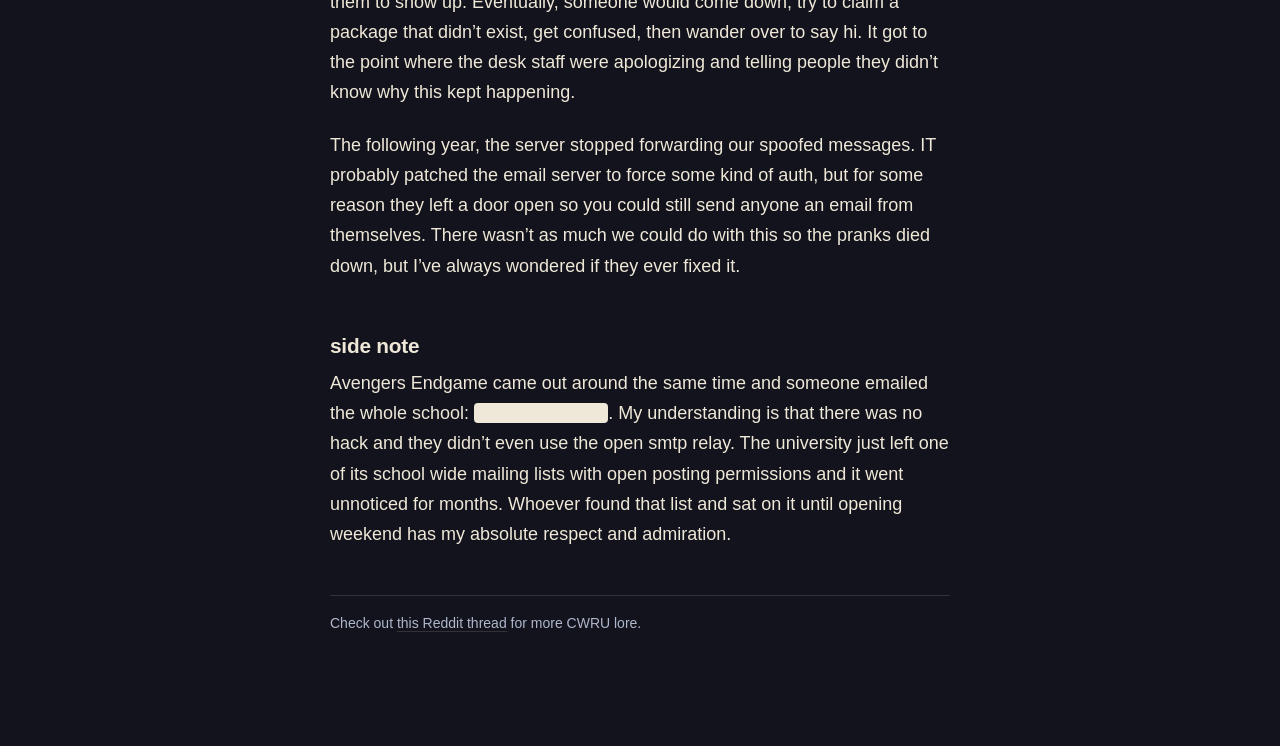
==== commit 3e48128e: "Give the harld page a flat near-black background Co-Authored-By: Claude Opus 5.5 <noreply@anthropic." ====
--- a/harld/index.html
+++ b/harld/index.html
@@ -4,21 +4,21 @@
 <meta charset="utf-8">
 <meta name="viewport" content="width=device-width, initial-scale=1">
 <meta name="color-scheme" content="only dark">
-<meta name="theme-color" content="#221e48">
+<meta name="theme-color" content="#12131c">
 <title>harld</title>
 <meta name="description" content="The time we found out we could email anyone at school as anyone.">
 <style>
-  /* One look only: a purple navy matching the harld tile on the home page.
-     A shade darker than the tile's #2e2a5e, because a whole page of it reads
-     much lighter than the tile's thin edge and button. */
+  /* One look only: near-black with a hint of blue, cream text and warm links.
+     The flat color is about what a faint grain over #0c0d18 averages to,
+     taken a touch darker. */
   :root{
-    --bg:#221e48;
-    --fg:#eeedf6;
-    --muted:#b6b2d6;
-    --rule:#3d3872;
-    --link:#ff8a5e;
-    --link-hover:#ffa784;
-    --card:#2e2a5e;
+    --bg:#12131c;
+    --fg:#efe8d8;
+    --muted:#b0b6cc;
+    --rule:color-mix(in srgb, #efe8d8 14%, transparent);
+    --link:#e9a86b;
+    --link-hover:#f0bf8c;
+    --code:#171a2e;
     --mono: ui-monospace, SFMono-Regular, Menlo, Consolas, monospace;
     --sans: ui-sans-serif, -apple-system, BlinkMacSystemFont, "Segoe UI", Helvetica, Arial, sans-serif;
     color-scheme: only dark;
@@ -50,7 +50,7 @@
   /* code figure */
   figure{margin:30px 0;}
   pre.code{
-    background:#1e1e22; color:#e6e6e6; font-family:var(--mono);
+    background:var(--code); color:#e6e6e6; font-family:var(--mono);
     font-size:13.5px; line-height:1.6; margin:0; padding:18px 20px;
     border-radius:10px; overflow-x:auto;
     border:1px solid rgba(255,255,255,0.06);
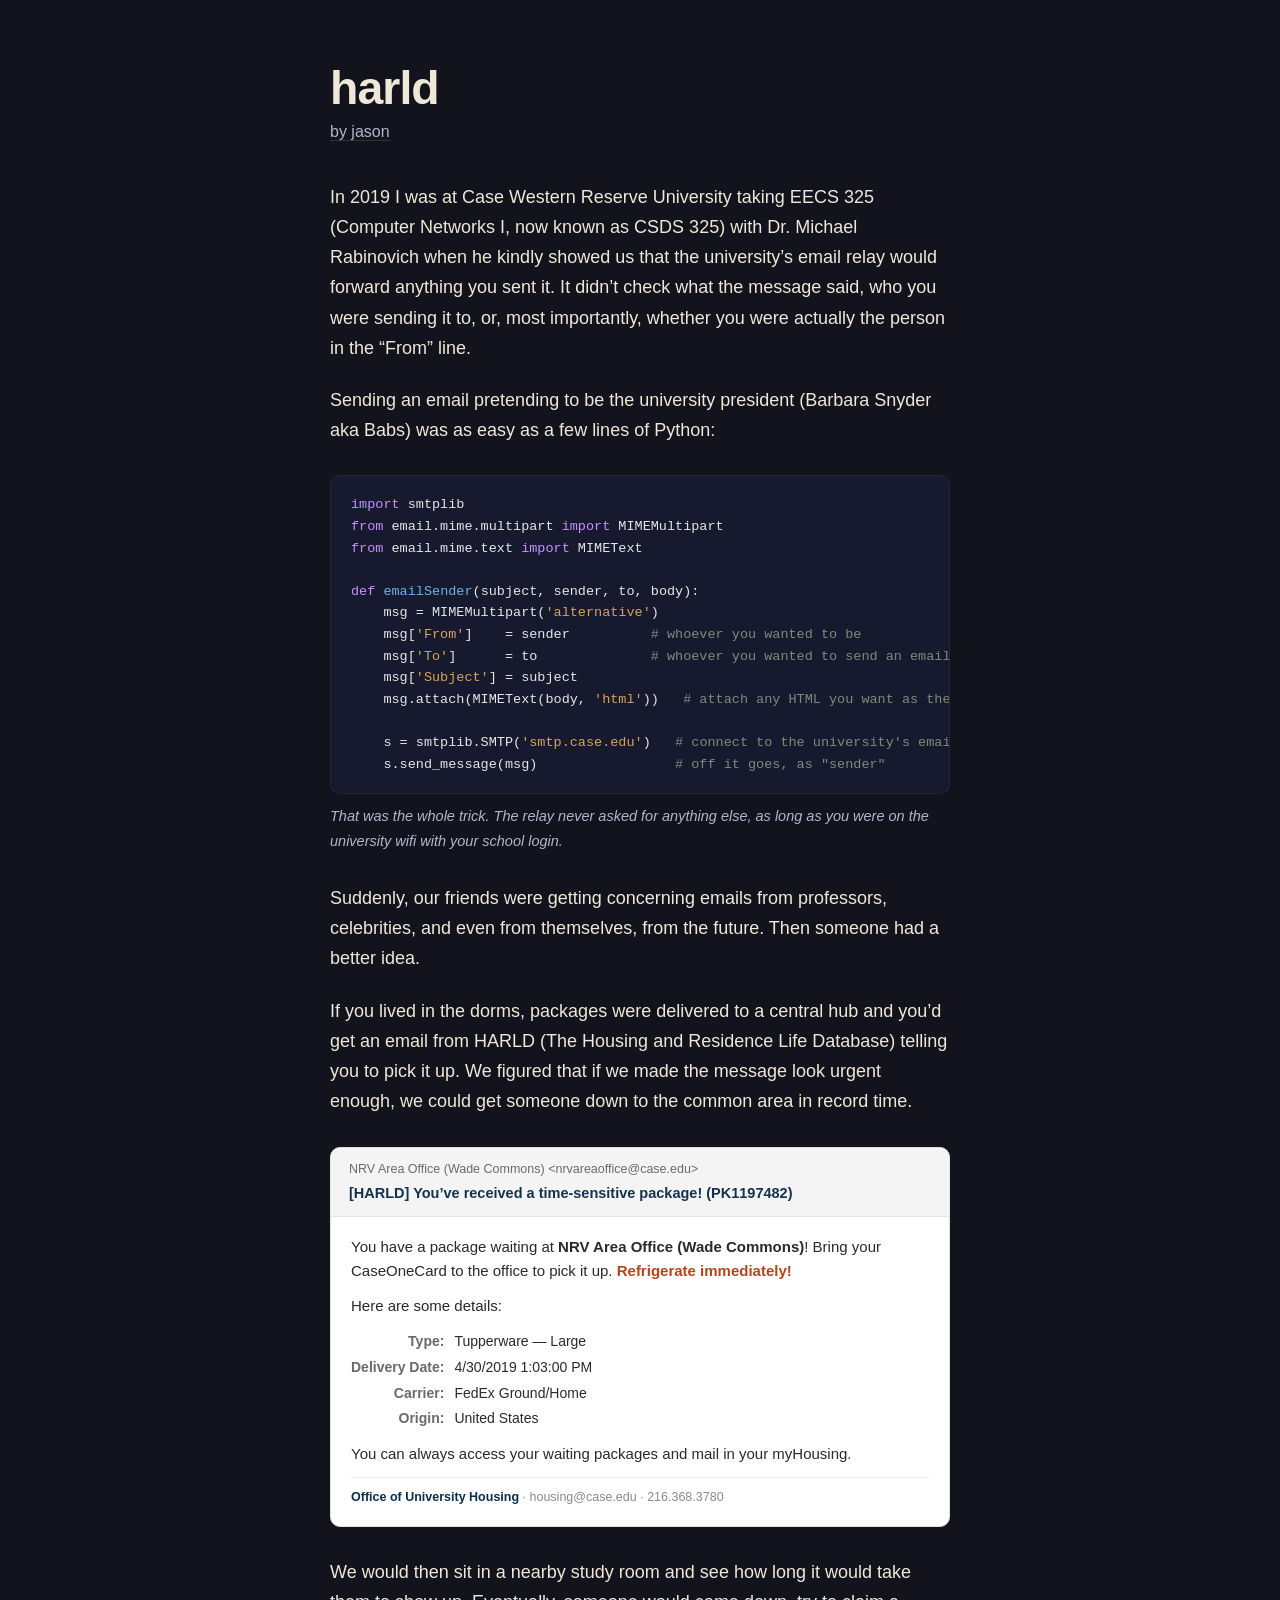
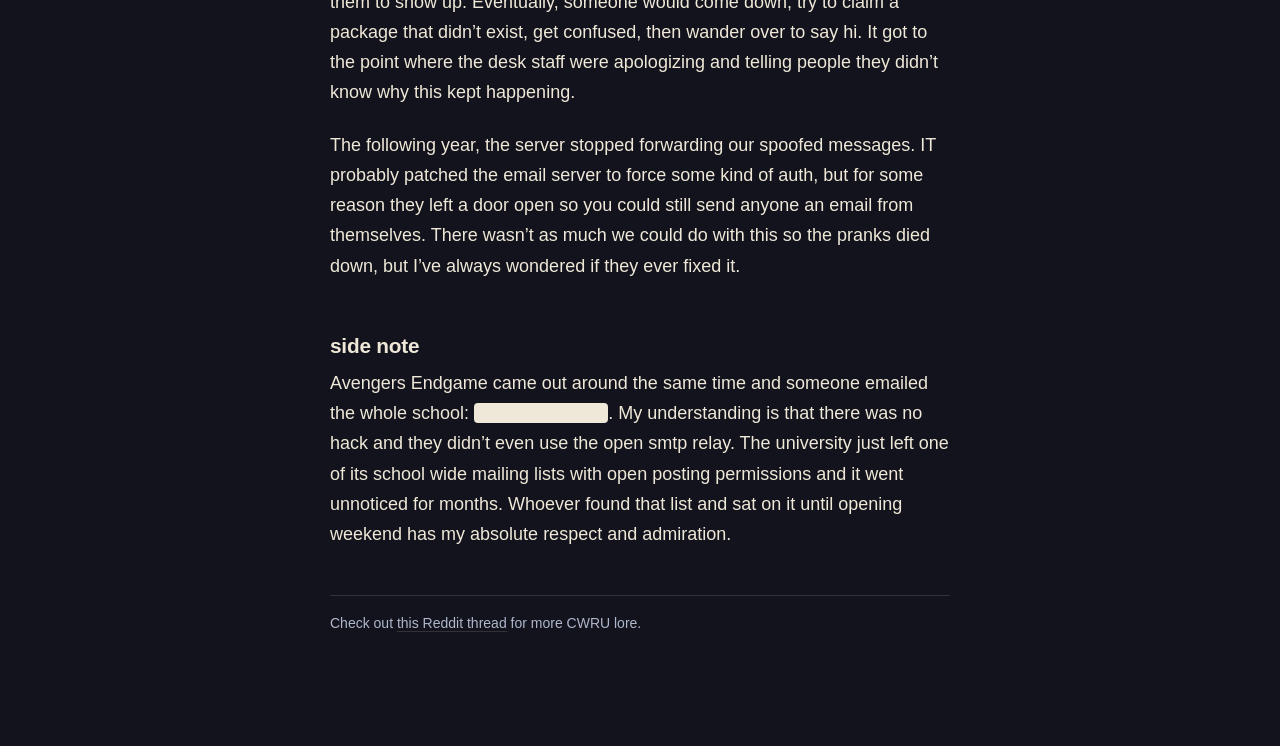
==== commit 92636926: "Keep the home page and harld centered when a scrollbar shows Co-Authored-By: Claude Opus 5.5 <norepl" ====
--- a/harld/index.html
+++ b/harld/index.html
@@ -25,6 +25,7 @@
   }
   *{box-sizing:border-box;}
   html,body{margin:0;padding:0;}
+  html{scrollbar-gutter:stable both-edges;}
   body{
     background:var(--bg); color:var(--fg);
     font-family:var(--sans); font-size:18px; line-height:1.68;
